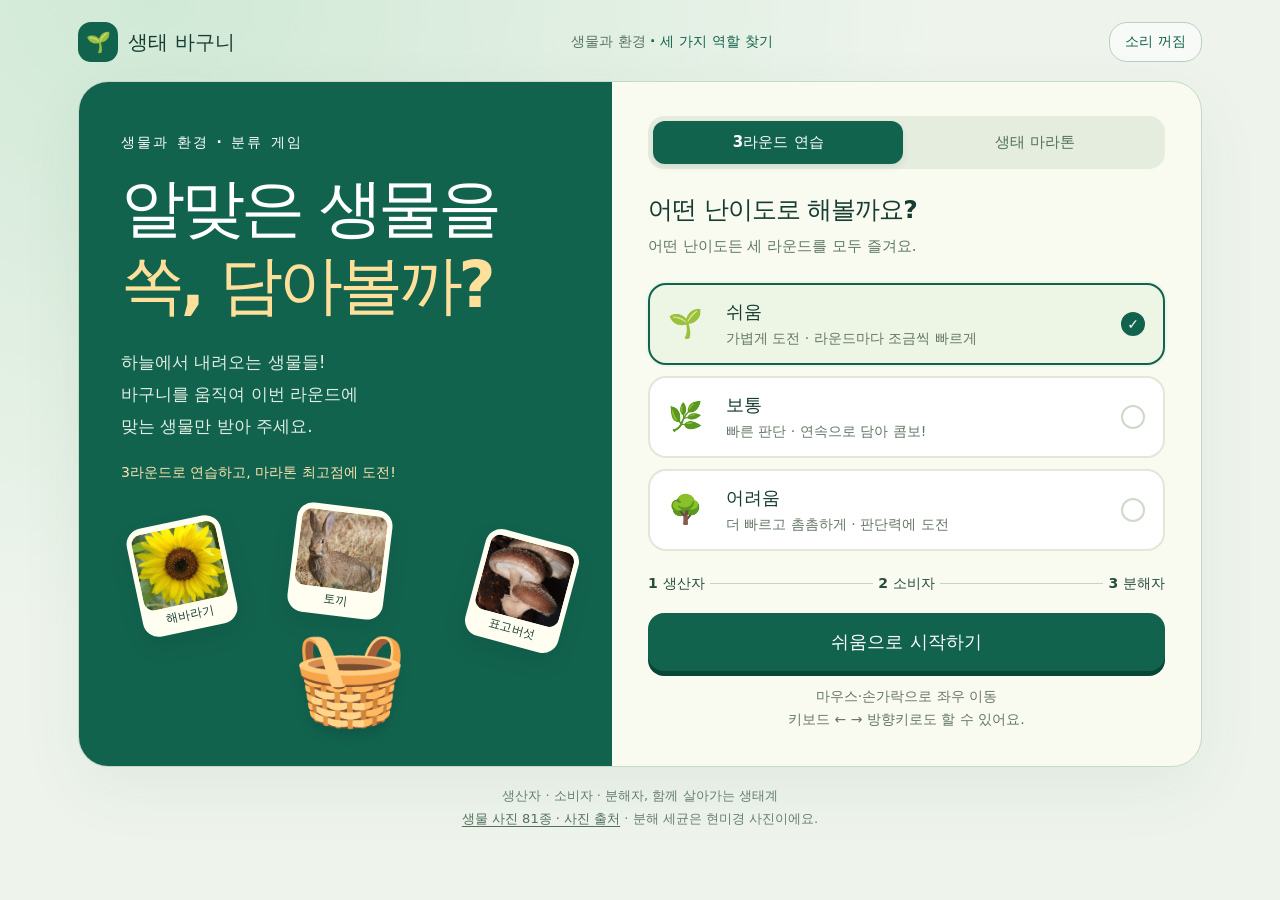
==== index.html @ 961541b2 "Add standalone ecology basket classroom game without online rankings" ====
<!doctype html>
<html lang="ko">
<head>
<meta charset="utf-8">
<meta name="viewport" content="width=device-width, initial-scale=1, viewport-fit=cover">
<meta name="theme-color" content="#12634e">
<title>생태 바구니 · 생산자, 소비자, 분해자</title>
<link rel="icon" href="data:image/svg+xml,%3Csvg xmlns='http://www.w3.org/2000/svg' viewBox='0 0 64 64'%3E%3Ctext y='52' font-size='52'%3E🧺%3C/text%3E%3C/svg%3E">
<style>
:root{font-family:'Malgun Gothic','Apple SD Gothic Neo',system-ui,sans-serif;color:#173d32;background:#eaf3ec;font-synthesis:none;--green:#12634e;--accent:#efac47;--ink:#173d32}*{box-sizing:border-box}body{margin:0;min-height:100svh;background:radial-gradient(ellipse at 12% 0%,#d0e9d6,transparent 50%),#eef4ec}button{font:inherit;cursor:pointer;touch-action:manipulation}button:focus-visible,[tabindex]:focus-visible{outline:4px solid #eb9127;outline-offset:4px}button:disabled{cursor:default}button{border:0}button,.card{border-radius:18px}button:hover{filter:brightness(1.035)}[hidden]{display:none!important}.shell{max-width:1180px;margin:auto;padding:22px 28px}.brandbar{display:flex;align-items:center;justify-content:space-between;gap:15px;margin-bottom:19px}.brand{font-size:20px;font-weight:900;display:flex;align-items:center;gap:10px}.brandmark{background:var(--green);color:white;width:40px;height:40px;display:grid;place-items:center;border-radius:13px}.tag{font-size:14px;color:#587464}.tag b{color:var(--green)}.smallbtn{background:#fff9;border:1px solid #b9d0c1;padding:10px 15px;font-size:14px;color:var(--green);font-weight:700}.scene{position:relative;overflow:hidden;border-radius:30px;border:1px solid #c4d9c7;background:#f9fbf1;box-shadow:0 22px 65px #244b3710}.start-layout{display:grid;grid-template-columns:.95fr 1.05fr;min-height:600px}.intro{padding:52px 42px 40px;background:var(--green);color:#fff;position:relative;overflow:hidden}.eyebrow{font-size:14px;letter-spacing:.16em;font-weight:800;margin:0 0 18px}.intro h1{font-size:clamp(42px,5vw,64px);line-height:1.2;letter-spacing:-.065em;margin:0 0 22px}.intro h1 span{color:#ffe09a}.intro p{line-height:1.9;color:#e0eee2;font-size:17px;max-width:330px}.icon-show{height:220px;position:relative;margin-top:20px;user-select:none}.sample{position:absolute;display:grid;place-items:center;width:83px;height:96px;background:#fffef0;border-radius:21px;color:var(--ink);box-shadow:0 10px 20px #002e3220;transform:rotate(var(--tilt));font-size:43px;padding:6px}.sample small{font-size:13px;font-weight:800}.sample:nth-child(1){left:3%;top:15px;--tilt:-12deg}.sample:nth-child(2){left:38%;top:0;--tilt:7deg}.sample:nth-child(3){right:0;top:30px;--tilt:15deg}.demo-basket{position:absolute;font-size:92px;left:calc(50% - 52px);bottom:-6px;filter:drop-shadow(0 8px 5px #002e3230)}.selection{padding:44px 36px;display:flex;flex-direction:column;justify-content:center}.selection h2{font-size:25px;letter-spacing:-.04em;margin:0 0 8px}.muted{font-size:15px;color:#617868;line-height:1.65;margin:0 0 24px}.difficulty{display:grid;grid-template-columns:1fr;gap:11px}.level{display:flex;text-align:left;align-items:center;gap:16px;padding:15px 18px;background:#fff;border:2px solid #e0e8db;color:var(--ink);position:relative}.level[aria-pressed=true]{border-color:var(--green);background:#edf5e5;box-shadow:0 0 0 2px #12634e0a}.level .symbol{font-size:28px;width:42px}.level strong{display:block;font-size:18px;margin-bottom:4px}.level small{color:#647666;font-size:14px}.check{margin-left:auto;border:2px solid #ced9ca;border-radius:50%;width:24px;height:24px;display:grid;place-items:center;color:transparent;flex-shrink:0;font-size:14px}.level[aria-pressed=true] .check{background:var(--green);border-color:var(--green);color:#fff}.round-path{display:flex;align-items:center;justify-content:space-between;margin:24px 0 20px;gap:5px;font-size:14px;color:#55725e}.round-path b{font-weight:700;color:#274d3d}.round-path i{height:1px;background:#c4d5c1;flex:1}.primary{background:var(--green);color:white;font-size:18px;font-weight:800;padding:17px 24px;border-radius:16px;box-shadow:0 5px 0 #084736}.primary:active{transform:translateY(2px);box-shadow:0 3px 0 #084736}.how{font-size:14px;color:#667765;text-align:center;margin:20px 0 0;line-height:1.7}.footer{text-align:center;font-size:13px;color:#69816e;margin:17px 0 0}.game-head{display:flex;align-items:center;justify-content:space-between;padding:18px 25px;background:white;gap:12px}.round-label{font-size:14px;color:#69806c;margin-bottom:5px}.game-head h1{font-size:24px;letter-spacing:-.05em;margin:0}.hud{display:flex;align-items:center;gap:22px}.stat{text-align:center;min-width:60px}.stat span{font-size:13px;color:#72816e;display:block;margin-bottom:4px}.stat strong{font-size:23px;font-variant-numeric:tabular-nums}.progress-track{height:5px;background:#d9e7cf}.progress-track div{height:100%;background:#e8a63b;transition:width .2s}.field{height:clamp(320px,58svh,590px);min-height:290px;position:relative;background:linear-gradient(#d9f0f5 0%,#eff8e9 74%,#e2edbb 74%,#c5de9a 100%);overflow:hidden;touch-action:none;user-select:none;cursor:ew-resize;outline-offset:-5px!important}.field::before{content:'';position:absolute;inset:0;pointer-events:none;background:radial-gradient(ellipse at 13% 28%,#ffffff80 0 4%,transparent 4.5%),radial-gradient(ellipse at 83% 17%,#ffffff80 0 5%,transparent 5.5%)}.field-label{position:absolute;left:20px;top:18px;font-size:13px;letter-spacing:.04em;color:#4d7a73;border:1px solid #9abdb455;border-radius:100px;padding:8px 12px;background:#ffffff66}.falling{position:absolute;top:0;left:0;width:78px;height:88px;background:#fffef7;border:2px solid #fff;box-shadow:0 5px 0 #557d7220,0 9px 17px #52796612;border-radius:18px;display:flex;flex-direction:column;align-items:center;justify-content:center;will-change:transform;pointer-events:none}.falling .emoji{font-size:39px;line-height:1.18}.falling .name{font-size:13px;font-weight:800;margin-top:4px;white-space:nowrap}.basket{position:absolute;bottom:12px;left:0;width:108px;height:100px;display:flex;align-items:center;flex-direction:column;justify-content:end;will-change:transform;pointer-events:none}.basket-icon{font-size:76px;line-height:1;filter:drop-shadow(0 5px 2px #48652830)}.basket-name{border-radius:12px;background:var(--green);color:white;font-size:14px;font-weight:800;padding:5px 15px;margin-top:-5px;border:2px solid #fff9;z-index:1}.basket.good .basket-icon{animation:pop .3s}.basket.bad .basket-icon{animation:shake .3s}.feedback{position:absolute;top:60px;left:50%;transform:translateX(-50%);width:max-content;max-width:90%;border:2px solid #fff;background:#fffdf5;color:var(--ink);box-shadow:0 6px 20px #183d3217;border-radius:15px;padding:11px 18px;text-align:center;font-size:15px;font-weight:700;z-index:3;pointer-events:none}.feedback.bad{background:#fff0e1;color:#854c13}.game-bottom{display:flex;align-items:center;justify-content:space-between;padding:14px 22px;background:#fff;gap:12px}.tip{font-size:14px;color:#5e745f;line-height:1.6}.arrows{display:flex;gap:8px}.arrow{background:#eff4e9;color:var(--green);border:1px solid #d4dfcc;font-size:23px;width:55px;height:42px;touch-action:none}.overlay{position:absolute;inset:0;z-index:10;background:#163e3266;backdrop-filter:blur(7px);display:grid;place-items:center;padding:22px}.dialog{background:#fffdf3;border:3px solid white;border-radius:27px;padding:30px;max-width:480px;width:100%;box-shadow:0 25px 60px #06302030;text-align:center;max-height:100%;overflow:auto}.dialog-icon{font-size:55px;line-height:1.3;margin-bottom:10px}.dialog .eyebrow{color:#6b8167;margin-bottom:10px;letter-spacing:.05em}.dialog h2{font-size:29px;margin:0 0 12px;letter-spacing:-.055em}.dialog p{font-size:16px;line-height:1.7;margin:12px 0 22px;color:#59715a}.dialog .primary{width:100%}.dialog .smallbtn{margin-top:15px}.examples{display:flex;justify-content:center;gap:12px;margin:16px 0 22px}.example{background:#edf3e4;padding:10px 13px;border-radius:14px;min-width:80px}.example span{display:block;font-size:28px}.example small{font-size:13px}.result-list{display:grid;gap:8px;text-align:left;margin:20px 0}.result-row{display:flex;justify-content:space-between;background:#eef4e7;border-radius:12px;padding:12px 14px;font-size:15px;gap:10px}.result-row b{white-space:nowrap}.review{font-size:14px;line-height:1.8;text-align:left;background:#fff0d8;border-radius:12px;padding:13px;margin:15px 0}.result-stats{font-size:14px;color:#678168}.pause-buttons{display:grid;gap:6px}.round-dots{display:flex;gap:5px;margin-top:8px}.round-dots span{width:23px;height:4px;border-radius:10px;background:#dce6d7}.round-dots span.active{background:var(--green)}@keyframes pop{50%{transform:translateY(-13px) scale(1.1)}}@keyframes shake{25%,75%{transform:translateX(-8px)}50%{transform:translateX(8px)}}@media(max-width:740px){.shell{padding:14px 12px}.brandbar{margin-bottom:12px}.tag{display:none}.start-layout{grid-template-columns:1fr;min-height:0}.intro{padding:26px 26px 20px}.intro h1{font-size:39px;margin-bottom:12px}.intro h1 br{display:none}.intro p{font-size:15px;margin:0;max-width:none}.intro .eyebrow{margin-bottom:9px;font-size:12px}.icon-show{display:none}.selection{padding:25px 22px}.selection h2{font-size:22px}.muted{margin-bottom:17px}.level{padding:12px 14px}.round-path{margin:20px 0}.scene{border-radius:23px}.game-head{padding:15px;gap:8px}.game-head h1{font-size:20px}.hud{gap:10px}.stat{min-width:42px}.stat strong{font-size:21px}.game-head .smallbtn{padding:10px;font-size:13px}.game-bottom{padding:12px}.tip{font-size:13px;max-width:210px}.field{height:58svh}.dialog{padding:24px 20px}.dialog h2{font-size:26px}.brand{font-size:18px}.how{font-size:13px}.footer{font-size:12px}}@media(max-height:560px) and (orientation:landscape){.shell{padding:8px 16px}.brandbar,.footer{display:none}.field{height:55svh;min-height:200px}.game-head{padding:8px 18px}.game-bottom{padding:7px 18px}.dialog{padding:16px;max-width:600px}.dialog-icon,.examples{display:none}.dialog p{margin:8px 0 12px}.start-layout{grid-template-columns:1fr 1fr}.intro{padding:24px}.icon-show{display:none}.selection{padding:20px}.level{padding:8px 14px}.round-path{margin:12px 0}.how{margin-top:10px}}@media(prefers-reduced-motion:reduce){*,*::before,*::after{animation:none!important;transition:none!important}}
@media(max-width:480px){.game-head{flex-direction:column;align-items:stretch;gap:12px}.game-head h1{font-size:21px;white-space:nowrap}.hud{justify-content:space-between;gap:8px}.stat{display:flex;align-items:center;gap:7px;white-space:nowrap}.stat span{margin:0;font-size:12px}.stat strong{font-size:20px}.game-head .smallbtn{white-space:nowrap;padding:9px 13px}.field{height:54svh}.game-bottom .tip{font-size:12px}.arrow{width:46px}.round-label{font-size:13px}.dialog h2{font-size:24px}.result-row{font-size:13px}}
.arcade-bar{display:flex;justify-content:space-between;align-items:center;gap:12px;padding:11px 24px;background:#164c3e;color:#fff}.hearts{font-size:23px;letter-spacing:2px;white-space:nowrap;color:#ff858b}.hearts .empty{color:#79958a}.arcade-stat{display:flex;align-items:baseline;gap:8px;white-space:nowrap}.arcade-stat small{font-size:12px;color:#b7d5c3}.arcade-stat strong{font-size:23px;font-variant-numeric:tabular-nums}.combo{font-size:15px;font-weight:800;color:#ffe4a0;min-width:105px;text-align:right}.combo.hot{color:#ffcb52;text-shadow:0 0 16px #ffb83c55}.speed-tag{position:absolute;top:18px;right:18px;background:#fff7dc;color:#84611d;padding:8px 12px;border-radius:100px;font-size:12px;font-weight:800}.field-label{max-width:calc(100% - 140px);font-size:12px}.field.danger{box-shadow:inset 0 0 55px #e1525230}.field.hit{animation:hitFlash .35s}.point-pop{position:absolute;font-size:23px;font-weight:900;color:#176c42;text-shadow:0 2px #fff,2px 0 #fff,-2px 0 #fff;pointer-events:none;z-index:4;animation:floatPoints .9s ease-out forwards}.point-pop.loss{color:#b13738}.combo-meter{height:3px;background:#315f4b;overflow:hidden;flex-basis:100%}.combo-meter span{display:block;height:100%;background:#ffc854;transition:width .15s}.rules{font-size:13px;line-height:1.8;border-radius:13px;background:#edf3e4;color:#456647;padding:12px 14px;margin:0 0 18px;text-align:left}.rules b{color:#22543b}.score-hero{font-size:45px;font-weight:900;color:var(--green);margin:8px 0 3px;font-variant-numeric:tabular-nums}.stars{color:#d48d17;font-size:34px;letter-spacing:8px;margin:5px 0}.score-breakdown{font-size:13px;color:#64775e;line-height:1.9;margin:12px 0 20px}.fail-button{width:100%;margin-top:14px}.game-bottom .tip{font-size:13px}.field{height:clamp(300px,52svh,530px)}.game-head{padding-top:13px;padding-bottom:13px}.intro p.rule-note{font-size:14px;color:#ffe5b1;margin-top:16px}.dialog .result-row+.result-row{margin-top:7px}@keyframes floatPoints{from{opacity:1;transform:translate(-50%,0) scale(.8)}20%{transform:translate(-50%,-15px) scale(1.15)}to{opacity:0;transform:translate(-50%,-75px) scale(1)}}@keyframes hitFlash{50%{box-shadow:inset 0 0 85px #e3585880}}@media(max-width:740px){.arcade-bar{padding:10px 15px;gap:7px}.hearts{font-size:19px;letter-spacing:0}.arcade-stat{gap:5px}.arcade-stat strong{font-size:20px}.combo{font-size:13px;min-width:80px}.field{height:49svh}.speed-tag{top:16px;right:10px;padding:7px 9px;font-size:11px}.field-label{left:10px;top:16px;padding:7px 9px;max-width:calc(100% - 114px);font-size:11px}.feedback{font-size:14px;padding:9px 12px}.game-bottom .tip{font-size:12px}.rules{font-size:13px}.score-hero{font-size:39px}}@media(max-width:360px){.arcade-stat small{display:none}.combo{min-width:75px}.arcade-bar{gap:5px}.hearts{font-size:18px}}@media(max-height:560px) and (orientation:landscape){.field{height:47svh;min-height:170px}.arcade-bar{padding:5px 18px}.arcade-stat strong{font-size:18px}.hearts{font-size:18px}.rules{padding:8px;margin-bottom:12px}.intro p.rule-note{display:none}}

.falling{width:96px;height:108px;padding:3px;justify-content:flex-start;border-radius:15px;overflow:hidden}.species-photo{display:block;width:86px;height:77px;object-fit:cover;border-radius:10px;background:#e8ece4;flex-shrink:0}.falling .name{font-size:13px;line-height:20px;margin-top:2px}.sample{width:96px;height:110px;padding:5px;gap:0;border-radius:16px}.sample img{width:86px;height:77px;object-fit:cover;border-radius:10px}.sample small{font-size:12px;line-height:20px}.example{padding:5px 5px 8px;min-width:0;width:110px;overflow:hidden;background:#edf3e4}.example img{width:100%;height:76px;object-fit:cover;border-radius:9px;display:block;margin-bottom:7px}.example small{font-size:13px}.review-photo{display:flex;align-items:center;gap:10px;margin:8px 0}.review-photo img{width:46px;height:42px;object-fit:cover;border-radius:8px}.footer a{color:#52715c;text-underline-offset:3px}.footer{line-height:1.8}.primary:disabled{opacity:.65;box-shadow:none}.photos-error{font-size:14px;color:#a04427;line-height:1.7;margin:12px 0}.photo-note{font-size:12px;color:#627761;margin-top:-10px;margin-bottom:12px}
img[src$="/enoki.jpg"]{object-position:50% 15%}img[src$="/rabbit.jpg"]{object-position:50% 20%}img[src$="/tree.jpg"]{object-position:50% 35%}
</style>
<link rel="stylesheet" href="modes.css">
</head>
<body>
<main class="shell">
  <header class="brandbar"><div class="brand"><span class="brandmark" aria-hidden="true">🌱</span>생태 바구니</div><div class="tag">생물과 환경 <b>· 세 가지 역할 찾기</b></div><button id="sound" class="smallbtn" aria-pressed="false">소리 꺼짐</button></header>
  <section id="home" class="scene start-layout" aria-label="난이도 선택">
    <div class="intro"><div class="eyebrow">생물과 환경 · 분류 게임</div><h1>알맞은 생물을<br><span>쏙, 담아볼까?</span></h1><p>하늘에서 내려오는 생물들!<br>바구니를 움직여 이번 라운드에<br>맞는 생물만 받아 주세요.</p><div class="icon-show" aria-hidden="true"><div class="sample"><img src="assets/sunflower.jpg" alt=""><small>해바라기</small></div><div class="sample"><img src="assets/rabbit.jpg" alt=""><small>토끼</small></div><div class="sample"><img src="assets/shiitake.jpg" alt=""><small>표고버섯</small></div><div class="demo-basket">🧺</div></div></div>
    <div class="selection"><div class="mode-tabs" role="group" aria-label="게임 방식"><button data-mode="rounds" aria-pressed="true">3라운드 연습</button><button data-mode="marathon" aria-pressed="false">생태 마라톤</button></div><h2>어떤 난이도로 해볼까요?</h2><p class="muted">어떤 난이도든 세 라운드를 모두 즐겨요.</p><div class="difficulty" role="group" aria-label="난이도"><button class="level" data-level="easy" aria-pressed="true"><span class="symbol" aria-hidden="true">🌱</span><span><strong>쉬움</strong><small>천천히 · 익숙한 생물부터</small></span><span class="check" aria-hidden="true">✓</span></button><button class="level" data-level="normal" aria-pressed="false"><span class="symbol" aria-hidden="true">🌿</span><span><strong>보통</strong><small>조금 빠르게 · 더 다양한 생물</small></span><span class="check" aria-hidden="true">✓</span></button><button class="level" data-level="hard" aria-pressed="false"><span class="symbol" aria-hidden="true">🌳</span><span><strong>어려움</strong><small>빠르게 · 여러 생물 사이에서 쏙!</small></span><span class="check" aria-hidden="true">✓</span></button></div><div class="round-path"><b>1 생산자</b><i></i><b>2 소비자</b><i></i><b>3 분해자</b></div><div id="marathon-setup" hidden><div class="rules"><b>♥ 하트 5개 · 끝없이 도전!</b><br>잘 담으면 15~20초마다 새 역할로 바뀌어요.<br>3초 전 미리 알려 주고, 점점 빨라져요.</div><p class="privacy-note" id="local-best"></p><p class="privacy-note">최고 점수는 이 브라우저에만 저장돼요.</p></div><button class="primary" id="start">쉬움으로 시작하기</button><p class="how">마우스·손가락으로 좌우 이동<br>키보드 ← → 방향키로도 할 수 있어요.</p></div>
  </section>
  <section id="game" class="scene" aria-label="생태 바구니 게임" hidden>
    <header class="game-head"><div><div class="round-label" id="round-label"></div><h1 id="mission"></h1><div class="round-dots" aria-hidden="true"><span></span><span></span><span></span></div></div><div class="hud"><div class="stat"><span>담은 생물</span><strong id="count">0/5</strong></div><div class="stat"><span>남은 시간</span><strong id="timer">40</strong></div><button class="smallbtn" id="pause" aria-label="게임 일시정지">Ⅱ 쉼</button></div></header>
    <div class="progress-track" role="progressbar" aria-label="이번 라운드 목표" aria-valuemin="0" aria-valuemax="5" aria-valuenow="0"><div id="progress" style="width:0%"></div></div>
    <div class="field" id="field" tabindex="0" role="region" aria-label="방향키 또는 마우스나 터치로 바구니를 좌우로 움직이세요"><div class="field-label" id="field-label">맞는 생물만 받아요</div><div id="fall-layer" aria-hidden="true"></div><div class="basket" id="basket" aria-hidden="true"><span class="basket-icon">🧺</span><span class="basket-name" id="basket-name"></span></div><div id="feedback" class="feedback" role="status" hidden></div></div>
    <div class="game-bottom"><div class="tip" id="tip">놓침 −10점 · 오답 −20점<br>놓침·오답은 ♥ −1</div><div class="arrows"><button class="arrow" id="left" aria-label="바구니 왼쪽으로">←</button><button class="arrow" id="right" aria-label="바구니 오른쪽으로">→</button></div></div>
    <div class="overlay" id="overlay"><section class="dialog" role="dialog" aria-modal="true" aria-labelledby="dialog-title" tabindex="-1" id="dialog"></section></div>
  </section>
  <p class="footer">생산자 · 소비자 · 분해자, 함께 살아가는 생태계<br><a href="photo-credits.html" target="_blank" rel="noopener">사진 출처</a> · 분해 세균은 현미경 사진이에요.</p>
</main>

<script src="app.js"></script>
</body>
</html>
---- modes.css ----
.falling{width:108px;height:126px}.species-photo{width:98px;height:91px}.falling .name{font-size:16px;line-height:24px;font-weight:900;letter-spacing:-.045em}.mode-tabs{display:flex;gap:6px;background:#e5edde;padding:5px;border-radius:16px;margin:0 0 24px}.mode-tabs button{flex:1;padding:12px 8px;color:#52715c;font-size:15px;font-weight:800;background:transparent;border-radius:12px}.mode-tabs button[aria-pressed=true]{color:white;background:#12634e;box-shadow:0 3px 7px #173d3218}.selection{padding-top:30px;padding-bottom:30px}.player-fields{display:grid;grid-template-columns:100px 1fr;gap:12px}.player-fields label{font-size:13px;font-weight:800;color:#456647}.player-fields .wide{grid-column:1/-1}input,select{width:100%;font:inherit;font-size:16px;padding:12px 10px;margin-top:6px;border:1px solid #b7cdb9;background:white;border-radius:10px;color:#173d32}input:focus,select:focus{outline:3px solid #efac47}.privacy-note{font-size:12px;color:#657563;line-height:1.7}.ranking-link{margin-top:15px}.ranking-panel{position:fixed;inset:0;background:#143e3277;backdrop-filter:blur(7px);z-index:30;display:grid;place-items:center;padding:20px}.ranking-inner{background:#fffdf3;border-radius:25px;padding:26px;width:min(620px,100%);max-height:90svh;overflow:auto;box-shadow:0 20px 70px #163e3233}.ranking-heading{display:flex;justify-content:space-between;align-items:center;margin-bottom:20px}.ranking-heading h2{margin:0;font-size:28px}.ranking-heading .eyebrow{margin-bottom:5px;font-size:12px}.rank-row{display:grid;grid-template-columns:36px 1fr auto;align-items:center;gap:10px;padding:14px 10px;border-top:1px solid #dce6d7}.rank-row .rank{font-weight:900;font-size:20px;color:#a56b15}.rank-row b{font-size:16px;overflow-wrap:anywhere}.rank-row small{display:block;margin-top:4px;color:#6a7c68;font-size:12px}.rank-score{font-weight:900;font-size:21px;color:#12634e}.rank-empty{padding:35px 15px;text-align:center;background:#edf3e4;border-radius:14px;line-height:1.8;margin-bottom:15px}.switch-banner{position:absolute;inset:0;z-index:6;background:#153d32b8;backdrop-filter:blur(4px);display:flex;flex-direction:column;align-items:center;justify-content:center;color:white;text-align:center;pointer-events:none}.switch-banner strong{font-size:28px;line-height:1.6}.switch-banner .countdown{font-size:80px;font-weight:900;color:#ffdf91;line-height:1.3}.switch-banner p{font-size:14px;color:#dfeddf}.save-status{font-size:14px;line-height:1.7;padding:12px;background:#edf3e4;border-radius:12px;margin:15px 0}.marathon-badge{font-size:13px;color:#ffd994;font-weight:800}.how{margin-top:14px}@media(max-width:740px){.mode-tabs{margin-bottom:20px}.selection{padding:24px 20px}.player-fields{grid-template-columns:90px 1fr}.ranking-inner{padding:20px}.switch-banner strong{font-size:24px}.intro p.rule-note{margin-bottom:0}.rank-score{font-size:18px}}
img[src$="/hawk.jpg"],img[src$="/falcon.jpg"],img[src$="/stagbeetle.jpg"]{object-position:50% 20%}
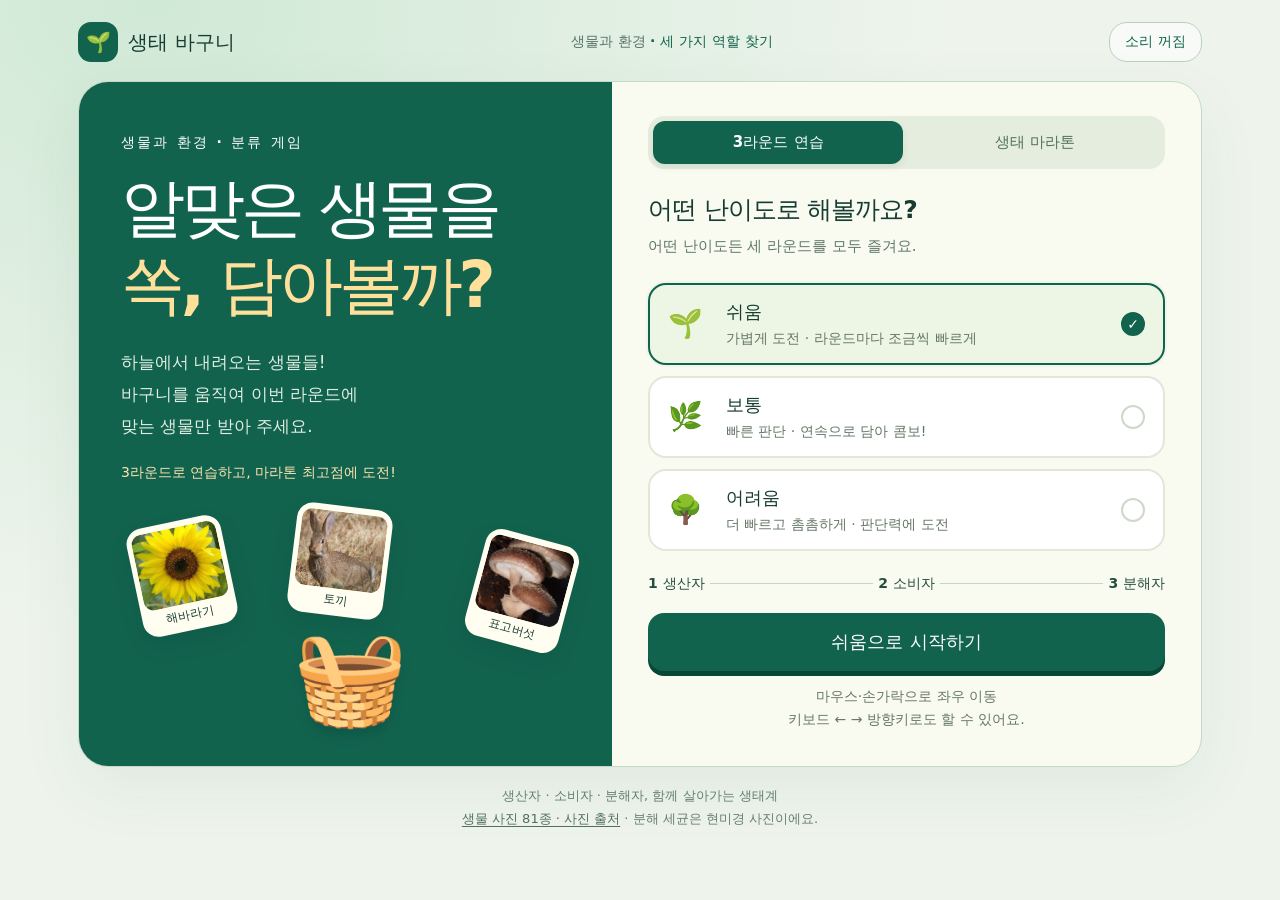
==== commit 462bac4a: "Expand tablet playfield and combine score and combo in game header" ====
--- a/index.html
+++ b/index.html
@@ -14,7 +14,7 @@
 .falling{width:96px;height:108px;padding:3px;justify-content:flex-start;border-radius:15px;overflow:hidden}.species-photo{display:block;width:86px;height:77px;object-fit:cover;border-radius:10px;background:#e8ece4;flex-shrink:0}.falling .name{font-size:13px;line-height:20px;margin-top:2px}.sample{width:96px;height:110px;padding:5px;gap:0;border-radius:16px}.sample img{width:86px;height:77px;object-fit:cover;border-radius:10px}.sample small{font-size:12px;line-height:20px}.example{padding:5px 5px 8px;min-width:0;width:110px;overflow:hidden;background:#edf3e4}.example img{width:100%;height:76px;object-fit:cover;border-radius:9px;display:block;margin-bottom:7px}.example small{font-size:13px}.review-photo{display:flex;align-items:center;gap:10px;margin:8px 0}.review-photo img{width:46px;height:42px;object-fit:cover;border-radius:8px}.footer a{color:#52715c;text-underline-offset:3px}.footer{line-height:1.8}.primary:disabled{opacity:.65;box-shadow:none}.photos-error{font-size:14px;color:#a04427;line-height:1.7;margin:12px 0}.photo-note{font-size:12px;color:#627761;margin-top:-10px;margin-bottom:12px}
 img[src$="/enoki.jpg"]{object-position:50% 15%}img[src$="/rabbit.jpg"]{object-position:50% 20%}img[src$="/tree.jpg"]{object-position:50% 35%}
 </style>
-<link rel="stylesheet" href="modes.css">
+<link rel="stylesheet" href="modes.css?v=tablet-20261006">
 </head>
 <body>
 <main class="shell">
@@ -24,7 +24,7 @@
     <div class="selection"><div class="mode-tabs" role="group" aria-label="게임 방식"><button data-mode="rounds" aria-pressed="true">3라운드 연습</button><button data-mode="marathon" aria-pressed="false">생태 마라톤</button></div><h2>어떤 난이도로 해볼까요?</h2><p class="muted">어떤 난이도든 세 라운드를 모두 즐겨요.</p><div class="difficulty" role="group" aria-label="난이도"><button class="level" data-level="easy" aria-pressed="true"><span class="symbol" aria-hidden="true">🌱</span><span><strong>쉬움</strong><small>천천히 · 익숙한 생물부터</small></span><span class="check" aria-hidden="true">✓</span></button><button class="level" data-level="normal" aria-pressed="false"><span class="symbol" aria-hidden="true">🌿</span><span><strong>보통</strong><small>조금 빠르게 · 더 다양한 생물</small></span><span class="check" aria-hidden="true">✓</span></button><button class="level" data-level="hard" aria-pressed="false"><span class="symbol" aria-hidden="true">🌳</span><span><strong>어려움</strong><small>빠르게 · 여러 생물 사이에서 쏙!</small></span><span class="check" aria-hidden="true">✓</span></button></div><div class="round-path"><b>1 생산자</b><i></i><b>2 소비자</b><i></i><b>3 분해자</b></div><div id="marathon-setup" hidden><div class="rules"><b>♥ 하트 5개 · 끝없이 도전!</b><br>잘 담으면 15~20초마다 새 역할로 바뀌어요.<br>3초 전 미리 알려 주고, 점점 빨라져요.</div><p class="privacy-note" id="local-best"></p><p class="privacy-note">최고 점수는 이 브라우저에만 저장돼요.</p></div><button class="primary" id="start">쉬움으로 시작하기</button><p class="how">마우스·손가락으로 좌우 이동<br>키보드 ← → 방향키로도 할 수 있어요.</p></div>
   </section>
   <section id="game" class="scene" aria-label="생태 바구니 게임" hidden>
-    <header class="game-head"><div><div class="round-label" id="round-label"></div><h1 id="mission"></h1><div class="round-dots" aria-hidden="true"><span></span><span></span><span></span></div></div><div class="hud"><div class="stat"><span>담은 생물</span><strong id="count">0/5</strong></div><div class="stat"><span>남은 시간</span><strong id="timer">40</strong></div><button class="smallbtn" id="pause" aria-label="게임 일시정지">Ⅱ 쉼</button></div></header>
+    <header class="game-head"><div class="game-title"><div class="round-label" id="round-label"></div><h1 id="mission"></h1><div class="round-dots" aria-hidden="true"><span></span><span></span><span></span></div><div class="hearts" id="hearts" role="img" aria-label="하트 5개" hidden></div></div><div class="hud"><div class="hud-achievements"><div class="arcade-stat"><small>총 점수</small><strong id="score">0</strong></div><div class="combo" id="combo">연속 담기 도전!</div></div><div class="stat"><span>담은 생물</span><strong id="count">0/5</strong></div><div class="stat"><span>남은 시간</span><strong id="timer">40</strong></div><button class="smallbtn" id="pause" aria-label="게임 일시정지"><span class="pause-icon" aria-hidden="true"></span>일시정지</button></div></header>
     <div class="progress-track" role="progressbar" aria-label="이번 라운드 목표" aria-valuemin="0" aria-valuemax="5" aria-valuenow="0"><div id="progress" style="width:0%"></div></div>
     <div class="field" id="field" tabindex="0" role="region" aria-label="방향키 또는 마우스나 터치로 바구니를 좌우로 움직이세요"><div class="field-label" id="field-label">맞는 생물만 받아요</div><div id="fall-layer" aria-hidden="true"></div><div class="basket" id="basket" aria-hidden="true"><span class="basket-icon">🧺</span><span class="basket-name" id="basket-name"></span></div><div id="feedback" class="feedback" role="status" hidden></div></div>
     <div class="game-bottom"><div class="tip" id="tip">놓침 −10점 · 오답 −20점<br>놓침·오답은 ♥ −1</div><div class="arrows"><button class="arrow" id="left" aria-label="바구니 왼쪽으로">←</button><button class="arrow" id="right" aria-label="바구니 오른쪽으로">→</button></div></div>
@@ -33,6 +33,6 @@
   <p class="footer">생산자 · 소비자 · 분해자, 함께 살아가는 생태계<br><a href="photo-credits.html" target="_blank" rel="noopener">사진 출처</a> · 분해 세균은 현미경 사진이에요.</p>
 </main>
 
-<script src="app.js"></script>
+<script src="app.js?v=tablet-20261006"></script>
 </body>
 </html>
--- a/modes.css
+++ b/modes.css
@@ -1,2 +1,48 @@
 .falling{width:108px;height:126px}.species-photo{width:98px;height:91px}.falling .name{font-size:16px;line-height:24px;font-weight:900;letter-spacing:-.045em}.mode-tabs{display:flex;gap:6px;background:#e5edde;padding:5px;border-radius:16px;margin:0 0 24px}.mode-tabs button{flex:1;padding:12px 8px;color:#52715c;font-size:15px;font-weight:800;background:transparent;border-radius:12px}.mode-tabs button[aria-pressed=true]{color:white;background:#12634e;box-shadow:0 3px 7px #173d3218}.selection{padding-top:30px;padding-bottom:30px}.player-fields{display:grid;grid-template-columns:100px 1fr;gap:12px}.player-fields label{font-size:13px;font-weight:800;color:#456647}.player-fields .wide{grid-column:1/-1}input,select{width:100%;font:inherit;font-size:16px;padding:12px 10px;margin-top:6px;border:1px solid #b7cdb9;background:white;border-radius:10px;color:#173d32}input:focus,select:focus{outline:3px solid #efac47}.privacy-note{font-size:12px;color:#657563;line-height:1.7}.ranking-link{margin-top:15px}.ranking-panel{position:fixed;inset:0;background:#143e3277;backdrop-filter:blur(7px);z-index:30;display:grid;place-items:center;padding:20px}.ranking-inner{background:#fffdf3;border-radius:25px;padding:26px;width:min(620px,100%);max-height:90svh;overflow:auto;box-shadow:0 20px 70px #163e3233}.ranking-heading{display:flex;justify-content:space-between;align-items:center;margin-bottom:20px}.ranking-heading h2{margin:0;font-size:28px}.ranking-heading .eyebrow{margin-bottom:5px;font-size:12px}.rank-row{display:grid;grid-template-columns:36px 1fr auto;align-items:center;gap:10px;padding:14px 10px;border-top:1px solid #dce6d7}.rank-row .rank{font-weight:900;font-size:20px;color:#a56b15}.rank-row b{font-size:16px;overflow-wrap:anywhere}.rank-row small{display:block;margin-top:4px;color:#6a7c68;font-size:12px}.rank-score{font-weight:900;font-size:21px;color:#12634e}.rank-empty{padding:35px 15px;text-align:center;background:#edf3e4;border-radius:14px;line-height:1.8;margin-bottom:15px}.switch-banner{position:absolute;inset:0;z-index:6;background:#153d32b8;backdrop-filter:blur(4px);display:flex;flex-direction:column;align-items:center;justify-content:center;color:white;text-align:center;pointer-events:none}.switch-banner strong{font-size:28px;line-height:1.6}.switch-banner .countdown{font-size:80px;font-weight:900;color:#ffdf91;line-height:1.3}.switch-banner p{font-size:14px;color:#dfeddf}.save-status{font-size:14px;line-height:1.7;padding:12px;background:#edf3e4;border-radius:12px;margin:15px 0}.marathon-badge{font-size:13px;color:#ffd994;font-weight:800}.how{margin-top:14px}@media(max-width:740px){.mode-tabs{margin-bottom:20px}.selection{padding:24px 20px}.player-fields{grid-template-columns:90px 1fr}.ranking-inner{padding:20px}.switch-banner strong{font-size:24px}.intro p.rule-note{margin-bottom:0}.rank-score{font-size:18px}}
 img[src$="/hawk.jpg"],img[src$="/falcon.jpg"],img[src$="/stagbeetle.jpg"]{object-position:50% 20%}
+.falling{width:var(--card-width,96px);height:var(--card-height,112px);border-radius:13px}
+.falling .species-photo{width:calc(var(--card-width,96px) - 10px);height:var(--photo-height,75px);border-radius:8px}
+.falling .name{font-size:var(--card-font,15px);line-height:1.35;margin-top:2px}
+.field{height:clamp(320px,56svh,590px)}
+@media(max-width:740px){.field{height:54svh}}
+@media(max-height:560px) and (orientation:landscape){.field{height:47svh;min-height:170px}}
+
+
+/* Give the playfield all remaining viewport height during a game. */
+.shell:has(#home[hidden]){height:100svh;display:flex;flex-direction:column}
+.shell:has(#home[hidden]) .brandbar{flex-shrink:0}
+.shell:has(#home[hidden]) .footer{display:none}
+.shell:has(#home:not([hidden])) .footer{display:block}
+#game:not([hidden]){display:flex;flex-direction:column;flex:1;min-height:0}
+#game .game-head,#game .progress-track,#game .game-bottom{flex-shrink:0}
+#game .field{height:auto;flex:1;min-height:170px}
+.game-title{flex-shrink:0}
+.game-title .hearts{margin-top:4px;font-size:18px;line-height:1.2}
+.hud{gap:18px}
+.hud-achievements{display:grid;gap:2px;min-width:180px;padding:8px 13px;border-radius:14px;background:#164c3e;color:#fff}
+.hud-achievements .arcade-stat{justify-content:space-between}
+.hud-achievements .arcade-stat strong{font-size:22px}
+.hud-achievements .combo{min-width:0;font-size:13px;text-align:right;white-space:nowrap}
+#pause{display:inline-flex;align-items:center;justify-content:center;gap:8px;white-space:nowrap;min-height:44px}
+.pause-icon{display:inline-flex;gap:4px;flex-shrink:0}
+.pause-icon::before,.pause-icon::after{content:'';display:block;width:2px;height:14px;background:currentColor;border-radius:1px}
+@media(max-width:900px){
+ .game-head{flex-direction:column;align-items:stretch;gap:10px}
+ .game-title{display:grid;grid-template-columns:1fr auto;column-gap:12px;align-items:center}
+ .game-title .round-label,.game-title h1{grid-column:1}
+ .game-title .round-dots,.game-title .hearts{grid-column:2;grid-row:1 / span 2;margin:0}
+ .game-head h1{font-size:22px}
+ .hud{justify-content:flex-end;gap:20px}
+}
+@media(max-width:600px){
+ .game-head{padding:12px}
+ .game-head h1{font-size:20px}
+ .hud{display:grid;grid-template-columns:1fr 1fr auto;gap:10px 12px}
+ .hud-achievements{grid-column:1 / -1;grid-row:2;display:flex;align-items:center;justify-content:space-between;gap:12px;min-width:0;padding:7px 12px}
+ .hud-achievements .arcade-stat{gap:8px}
+ .hud-achievements .arcade-stat small{display:block}
+ .hud .stat{display:block;min-width:0}
+ .hud .stat span{margin-bottom:2px;font-size:12px}
+ .hud .stat strong{font-size:20px}
+ .game-head #pause{padding:10px;font-size:13px}
+}
